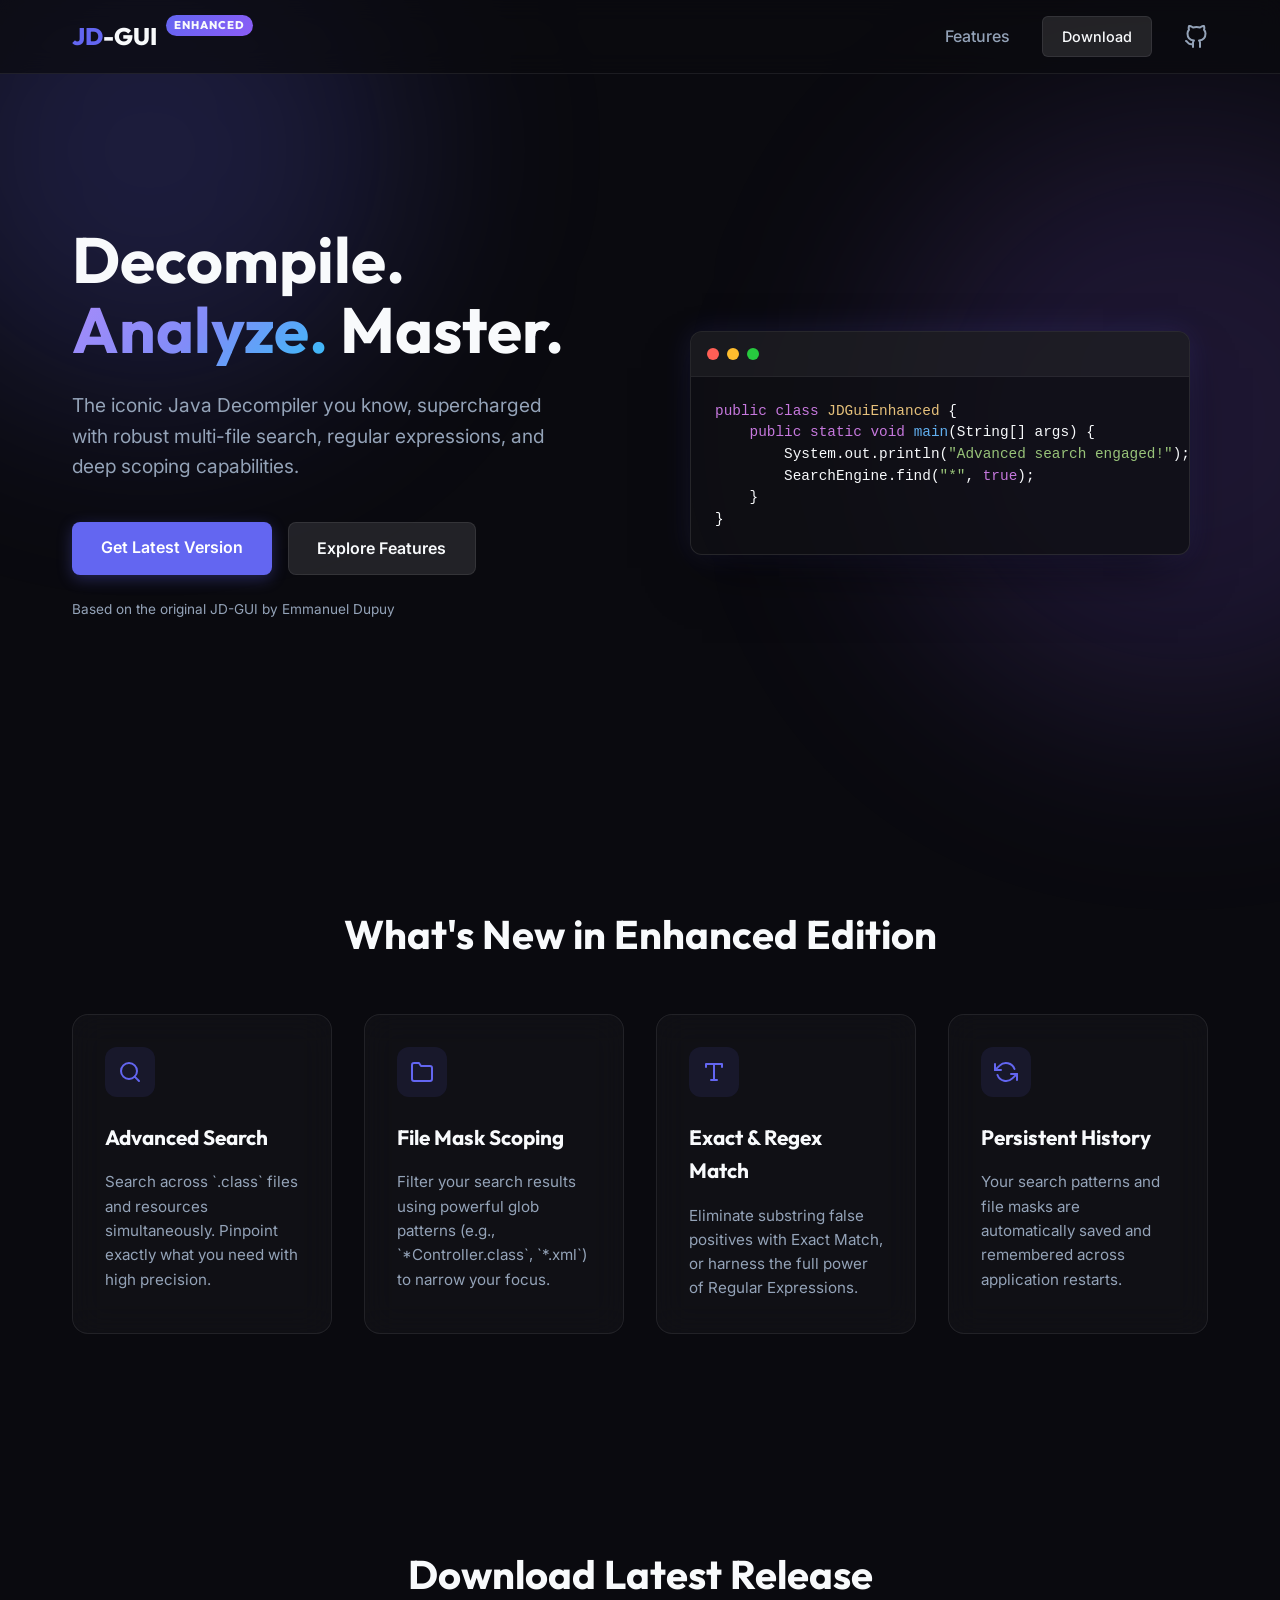
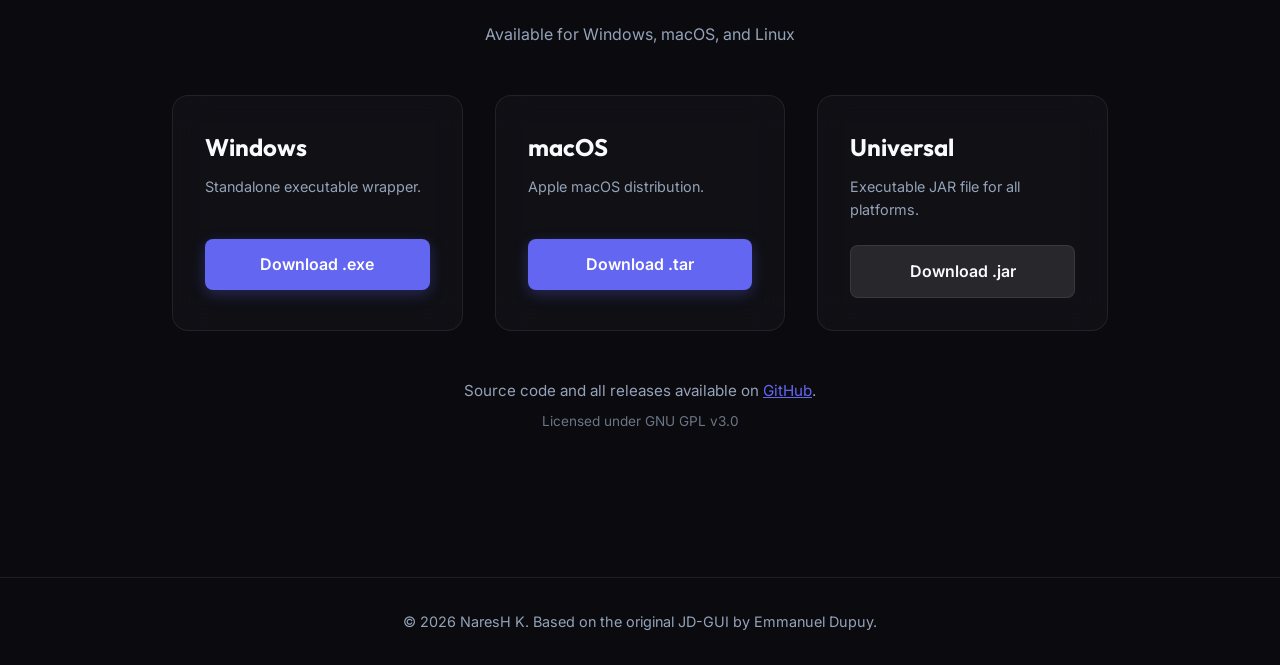
==== docs/index.html @ cb70958b "Add premium GitHub Pages landing site" ====
<!DOCTYPE html>
<html lang="en">
<head>
    <meta charset="UTF-8">
    <meta name="viewport" content="width=device-width, initial-scale=1.0">
    <meta name="description" content="JD-GUI Enhanced Edition - Advanced Java Decompiler with robust search capabilities.">
    <title>JD-GUI Enhanced Edition | Advanced Java Decompiler</title>
    
    <!-- Google Fonts -->
    <link rel="preconnect" href="https://fonts.googleapis.com">
    <link rel="preconnect" href="https://fonts.gstatic.com" crossorigin>
    <link href="https://fonts.googleapis.com/css2?family=Inter:wght@400;500;600&family=Outfit:wght@400;600;800&display=swap" rel="stylesheet">
    
    <!-- Custom CSS -->
    <link rel="stylesheet" href="style.css">
</head>
<body>
    <!-- Background Elements for Premium Look -->
    <div class="bg-orb orb-1"></div>
    <div class="bg-orb orb-2"></div>

    <!-- Navigation -->
    <nav class="glass-nav">
        <div class="nav-container">
            <div class="logo">
                <span class="highlight">JD</span>-GUI <span class="badge">Enhanced</span>
            </div>
            <div class="nav-links">
                <a href="#features">Features</a>
                <a href="#download" class="nav-btn">Download</a>
                <a href="https://github.com/ktech-dev-ai/jd-gui-enhanced-edition" target="_blank" class="github-link">
                    <svg viewBox="0 0 24 24" width="24" height="24" stroke="currentColor" stroke-width="2" fill="none" stroke-linecap="round" stroke-linejoin="round" class="css-i6dzq1"><path d="M9 19c-5 1.5-5-2.5-7-3m14 6v-3.87a3.37 3.37 0 0 0-.94-2.61c3.14-.35 6.44-1.54 6.44-7A5.44 5.44 0 0 0 20 4.77 5.07 5.07 0 0 0 19.91 1S18.73.65 16 2.48a13.38 13.38 0 0 0-7 0C6.27.65 5.09 1 5.09 1A5.07 5.07 0 0 0 5 4.77a5.44 5.44 0 0 0-1.5 3.78c0 5.42 3.3 6.61 6.44 7A3.37 3.37 0 0 0 9 18.13V22"></path></svg>
                </a>
            </div>
        </div>
    </nav>

    <!-- Hero Section -->
    <header class="hero">
        <div class="hero-content">
            <h1 class="animate-up">Decompile. <span class="highlight-text">Analyze.</span> Master.</h1>
            <p class="animate-up delay-1">The iconic Java Decompiler you know, supercharged with robust multi-file search, regular expressions, and deep scoping capabilities.</p>
            <div class="hero-cta animate-up delay-2">
                <a href="#download" class="btn btn-primary">Get Latest Version</a>
                <a href="#features" class="btn btn-secondary">Explore Features</a>
            </div>
            <p class="attribution animate-up delay-3">Based on the original JD-GUI by Emmanuel Dupuy</p>
        </div>
        <div class="hero-image animate-fade delay-2">
            <div class="glass-mockup">
                <div class="mockup-header">
                    <span class="dot red"></span>
                    <span class="dot yellow"></span>
                    <span class="dot green"></span>
                </div>
                <div class="mockup-body">
                    <pre><code><span class="keyword">public class</span> <span class="class-name">JDGuiEnhanced</span> {
    <span class="keyword">public static void</span> <span class="method">main</span>(String[] args) {
        System.out.println(<span class="string">"Advanced search engaged!"</span>);
        SearchEngine.find(<span class="string">"*"</span>, <span class="keyword">true</span>);
    }
}</code></pre>
                </div>
            </div>
        </div>
    </header>

    <!-- Features Section -->
    <section id="features" class="features-section">
        <h2 class="section-title">What's New in Enhanced Edition</h2>
        <div class="features-grid">
            <div class="feature-card glass-card reveal">
                <div class="icon-wrapper">
                    <svg viewBox="0 0 24 24" width="24" height="24" stroke="currentColor" stroke-width="2" fill="none" stroke-linecap="round" stroke-linejoin="round" class="css-i6dzq1"><circle cx="11" cy="11" r="8"></circle><line x1="21" y1="21" x2="16.65" y2="16.65"></line></svg>
                </div>
                <h3>Advanced Search</h3>
                <p>Search across `.class` files and resources simultaneously. Pinpoint exactly what you need with high precision.</p>
            </div>
            <div class="feature-card glass-card reveal">
                <div class="icon-wrapper">
                    <svg viewBox="0 0 24 24" width="24" height="24" stroke="currentColor" stroke-width="2" fill="none" stroke-linecap="round" stroke-linejoin="round" class="css-i6dzq1"><path d="M22 19a2 2 0 0 1-2 2H4a2 2 0 0 1-2-2V5a2 2 0 0 1 2-2h5l2 3h9a2 2 0 0 1 2 2z"></path></svg>
                </div>
                <h3>File Mask Scoping</h3>
                <p>Filter your search results using powerful glob patterns (e.g., `*Controller.class`, `*.xml`) to narrow your focus.</p>
            </div>
            <div class="feature-card glass-card reveal">
                <div class="icon-wrapper">
                    <svg viewBox="0 0 24 24" width="24" height="24" stroke="currentColor" stroke-width="2" fill="none" stroke-linecap="round" stroke-linejoin="round" class="css-i6dzq1"><polyline points="4 7 4 4 20 4 20 7"></polyline><line x1="9" y1="20" x2="15" y2="20"></line><line x1="12" y1="4" x2="12" y2="20"></line></svg>
                </div>
                <h3>Exact & Regex Match</h3>
                <p>Eliminate substring false positives with Exact Match, or harness the full power of Regular Expressions.</p>
            </div>
            <div class="feature-card glass-card reveal">
                <div class="icon-wrapper">
                    <svg viewBox="0 0 24 24" width="24" height="24" stroke="currentColor" stroke-width="2" fill="none" stroke-linecap="round" stroke-linejoin="round" class="css-i6dzq1"><polyline points="1 4 1 10 7 10"></polyline><polyline points="23 20 23 14 17 14"></polyline><path d="M20.49 9A9 9 0 0 0 5.64 5.64L1 10m22 4l-4.64 4.36A9 9 0 0 1 3.51 15"></path></svg>
                </div>
                <h3>Persistent History</h3>
                <p>Your search patterns and file masks are automatically saved and remembered across application restarts.</p>
            </div>
        </div>
    </section>

    <!-- Download Section -->
    <section id="download" class="download-section">
        <h2 class="section-title">Download Latest Release</h2>
        <p class="download-subtitle">Available for Windows, macOS, and Linux</p>
        
        <div class="download-grid">
            <div class="download-card glass-card reveal">
                <h3>Windows</h3>
                <p>Standalone executable wrapper.</p>
                <a href="https://github.com/ktech-dev-ai/jd-gui-enhanced-edition/releases/latest/download/jd-gui-enhanced-edition.exe" class="btn btn-primary btn-block">Download .exe</a>
            </div>
            <div class="download-card glass-card reveal">
                <h3>macOS</h3>
                <p>Apple macOS distribution.</p>
                <a href="https://github.com/ktech-dev-ai/jd-gui-enhanced-edition/releases/latest/download/jd-gui-osx-1.6.6.tar" class="btn btn-primary btn-block" id="mac-download">Download .tar</a>
            </div>
            <div class="download-card glass-card reveal">
                <h3>Universal</h3>
                <p>Executable JAR file for all platforms.</p>
                <a href="https://github.com/ktech-dev-ai/jd-gui-enhanced-edition/releases/latest/download/jd-gui-1.6.6.jar" class="btn btn-secondary btn-block" id="jar-download">Download .jar</a>
            </div>
        </div>
        <div class="github-footer reveal">
            <p>Source code and all releases available on <a href="https://github.com/ktech-dev-ai/jd-gui-enhanced-edition" target="_blank">GitHub</a>.</p>
            <p class="license">Licensed under GNU GPL v3.0</p>
        </div>
    </section>

    <!-- Footer -->
    <footer>
        <div class="footer-content">
            <p>&copy; 2026 NaresH K. Based on the original JD-GUI by Emmanuel Dupuy.</p>
        </div>
    </footer>

    <script src="script.js"></script>
</body>
</html>
---- docs/style.css ----
/* Reset and Base Variables */
:root {
    --bg-dark: #0a0a0f;
    --bg-card: rgba(20, 20, 25, 0.6);
    --primary: #6366f1;
    --primary-hover: #4f46e5;
    --secondary: rgba(255, 255, 255, 0.1);
    --secondary-hover: rgba(255, 255, 255, 0.15);
    --text-primary: #f8fafc;
    --text-secondary: #94a3b8;
    --border: rgba(255, 255, 255, 0.08);
    --glow: rgba(99, 102, 241, 0.5);
}

* {
    margin: 0;
    padding: 0;
    box-sizing: border-box;
}

body {
    font-family: 'Inter', sans-serif;
    background-color: var(--bg-dark);
    color: var(--text-primary);
    line-height: 1.6;
    overflow-x: hidden;
}

h1, h2, h3, h4, .logo {
    font-family: 'Outfit', sans-serif;
}

a {
    text-decoration: none;
    color: var(--text-primary);
}

/* Background Orbs */
.bg-orb {
    position: absolute;
    border-radius: 50%;
    filter: blur(100px);
    z-index: -1;
}

.orb-1 {
    width: 500px;
    height: 500px;
    background: rgba(99, 102, 241, 0.2);
    top: -100px;
    left: -100px;
}

.orb-2 {
    width: 600px;
    height: 600px;
    background: rgba(139, 92, 246, 0.15);
    bottom: 20%;
    right: -200px;
}

/* Glassmorphism Utilities */
.glass-nav {
    position: fixed;
    top: 0;
    width: 100%;
    background: rgba(10, 10, 15, 0.7);
    backdrop-filter: blur(12px);
    -webkit-backdrop-filter: blur(12px);
    border-bottom: 1px solid var(--border);
    z-index: 1000;
}

.glass-card {
    background: var(--bg-card);
    backdrop-filter: blur(16px);
    -webkit-backdrop-filter: blur(16px);
    border: 1px solid var(--border);
    border-radius: 16px;
    padding: 2rem;
    transition: transform 0.3s ease, border-color 0.3s ease, box-shadow 0.3s ease;
}

.glass-card:hover {
    transform: translateY(-5px);
    border-color: rgba(99, 102, 241, 0.4);
    box-shadow: 0 10px 30px rgba(0, 0, 0, 0.3), 0 0 20px rgba(99, 102, 241, 0.1);
}

/* Navigation */
.nav-container {
    max-width: 1200px;
    margin: 0 auto;
    padding: 1rem 2rem;
    display: flex;
    justify-content: space-between;
    align-items: center;
}

.logo {
    font-size: 1.5rem;
    font-weight: 800;
}

.highlight {
    color: var(--primary);
}

.badge {
    font-size: 0.7rem;
    background: linear-gradient(135deg, var(--primary), #8b5cf6);
    padding: 0.2rem 0.5rem;
    border-radius: 12px;
    vertical-align: top;
    margin-left: 5px;
    text-transform: uppercase;
    letter-spacing: 1px;
}

.nav-links {
    display: flex;
    align-items: center;
    gap: 2rem;
}

.nav-links a:not(.nav-btn):not(.github-link) {
    font-weight: 500;
    color: var(--text-secondary);
    transition: color 0.3s ease;
}

.nav-links a:hover {
    color: var(--text-primary);
}

.github-link {
    display: flex;
    align-items: center;
    color: var(--text-secondary);
    transition: color 0.3s ease, transform 0.3s ease;
}

.github-link:hover {
    color: var(--text-primary);
    transform: scale(1.1);
}

/* Buttons */
.btn {
    display: inline-block;
    padding: 0.8rem 1.8rem;
    border-radius: 8px;
    font-weight: 600;
    font-family: 'Inter', sans-serif;
    transition: all 0.3s ease;
    cursor: pointer;
    text-align: center;
}

.btn-primary {
    background: var(--primary);
    color: white;
    box-shadow: 0 4px 15px rgba(99, 102, 241, 0.3);
}

.btn-primary:hover {
    background: var(--primary-hover);
    box-shadow: 0 6px 20px rgba(99, 102, 241, 0.5);
    transform: translateY(-2px);
}

.btn-secondary {
    background: var(--secondary);
    border: 1px solid var(--border);
    color: var(--text-primary);
}

.btn-secondary:hover {
    background: var(--secondary-hover);
    transform: translateY(-2px);
}

.btn-block {
    display: block;
    width: 100%;
}

.nav-btn {
    background: var(--secondary);
    padding: 0.5rem 1.2rem;
    border-radius: 6px;
    font-weight: 500;
    font-size: 0.9rem;
    border: 1px solid var(--border);
    transition: all 0.3s ease;
}

.nav-btn:hover {
    background: var(--primary);
    border-color: var(--primary);
}

/* Hero Section */
.hero {
    max-width: 1200px;
    margin: 8rem auto 4rem;
    padding: 0 2rem;
    display: flex;
    align-items: center;
    gap: 4rem;
    min-height: 70vh;
}

.hero-content {
    flex: 1;
}

.hero h1 {
    font-size: 4rem;
    line-height: 1.1;
    margin-bottom: 1.5rem;
}

.highlight-text {
    background: linear-gradient(135deg, #a78bfa, #818cf8, #38bdf8);
    -webkit-background-clip: text;
    -webkit-text-fill-color: transparent;
    display: inline-block;
}

.hero p {
    font-size: 1.2rem;
    color: var(--text-secondary);
    margin-bottom: 2.5rem;
    max-width: 90%;
}

.hero-cta {
    display: flex;
    gap: 1rem;
    margin-bottom: 1.5rem;
}

.attribution {
    font-size: 0.85rem !important;
    opacity: 0.6;
}

.hero-image {
    flex: 1;
    display: flex;
    justify-content: center;
}

.glass-mockup {
    background: rgba(15, 15, 20, 0.8);
    backdrop-filter: blur(20px);
    -webkit-backdrop-filter: blur(20px);
    border: 1px solid rgba(255, 255, 255, 0.1);
    border-radius: 12px;
    width: 100%;
    max-width: 500px;
    box-shadow: 0 25px 50px -12px rgba(0, 0, 0, 0.5), 0 0 30px rgba(99, 102, 241, 0.15);
    overflow: hidden;
}

.mockup-header {
    background: rgba(255, 255, 255, 0.05);
    padding: 1rem;
    display: flex;
    gap: 0.5rem;
    border-bottom: 1px solid rgba(255, 255, 255, 0.05);
}

.dot {
    width: 12px;
    height: 12px;
    border-radius: 50%;
}
.red { background: #ff5f56; }
.yellow { background: #ffbd2e; }
.green { background: #27c93f; }

.mockup-body {
    padding: 1.5rem;
    font-family: 'Consolas', 'Courier New', monospace;
    font-size: 0.9rem;
    line-height: 1.5;
    overflow-x: auto;
}

.keyword { color: #c678dd; }
.class-name { color: #e5c07b; }
.method { color: #61afef; }
.string { color: #98c379; }

/* Sections */
.section-title {
    text-align: center;
    font-size: 2.5rem;
    margin-bottom: 3rem;
}

/* Features */
.features-section {
    max-width: 1200px;
    margin: 5rem auto;
    padding: 4rem 2rem;
}

.features-grid {
    display: grid;
    grid-template-columns: repeat(auto-fit, minmax(250px, 1fr));
    gap: 2rem;
}

.icon-wrapper {
    width: 50px;
    height: 50px;
    background: rgba(99, 102, 241, 0.1);
    border-radius: 12px;
    display: flex;
    align-items: center;
    justify-content: center;
    margin-bottom: 1.5rem;
    color: var(--primary);
}

.feature-card h3 {
    font-size: 1.3rem;
    margin-bottom: 1rem;
}

.feature-card p {
    color: var(--text-secondary);
    font-size: 0.95rem;
}

/* Download Section */
.download-section {
    max-width: 1000px;
    margin: 5rem auto;
    padding: 4rem 2rem;
    text-align: center;
}

.download-subtitle {
    color: var(--text-secondary);
    margin-top: -2rem;
    margin-bottom: 3rem;
}

.download-grid {
    display: grid;
    grid-template-columns: repeat(auto-fit, minmax(280px, 1fr));
    gap: 2rem;
    margin-bottom: 3rem;
    text-align: left;
}

.download-card h3 {
    font-size: 1.5rem;
    margin-bottom: 0.5rem;
}

.download-card p {
    color: var(--text-secondary);
    margin-bottom: 1.5rem;
    font-size: 0.9rem;
    min-height: 40px;
}

.github-footer {
    color: var(--text-secondary);
    font-size: 0.95rem;
}

.github-footer a {
    color: var(--primary);
    text-decoration: underline;
}

.license {
    margin-top: 0.5rem;
    font-size: 0.85rem;
    opacity: 0.7;
}

/* Footer */
footer {
    text-align: center;
    padding: 2rem;
    border-top: 1px solid var(--border);
    margin-top: 5rem;
    color: var(--text-secondary);
    font-size: 0.9rem;
}

/* Animations */
.animate-up {
    opacity: 0;
    transform: translateY(30px);
    animation: slideUp 0.8s cubic-bezier(0.16, 1, 0.3, 1) forwards;
}

.animate-fade {
    opacity: 0;
    animation: fadeIn 1s ease forwards;
}

.delay-1 { animation-delay: 0.1s; }
.delay-2 { animation-delay: 0.2s; }
.delay-3 { animation-delay: 0.3s; }

@keyframes slideUp {
    to {
        opacity: 1;
        transform: translateY(0);
    }
}

@keyframes fadeIn {
    to { opacity: 1; }
}

.reveal {
    opacity: 0;
    transform: translateY(30px);
    transition: all 0.8s cubic-bezier(0.16, 1, 0.3, 1);
}

.reveal.active {
    opacity: 1;
    transform: translateY(0);
}

/* Responsive */
@media (max-width: 900px) {
    .hero {
        flex-direction: column;
        text-align: center;
        padding-top: 2rem;
    }
    
    .hero-cta {
        justify-content: center;
    }
    
    .hero p {
        margin-left: auto;
        margin-right: auto;
    }
    
    .hero-image {
        width: 100%;
    }
}

@media (max-width: 600px) {
    .hero h1 { font-size: 2.5rem; }
    .nav-links a:not(.nav-btn):not(.github-link) { display: none; }
    .hero-cta { flex-direction: column; }
}
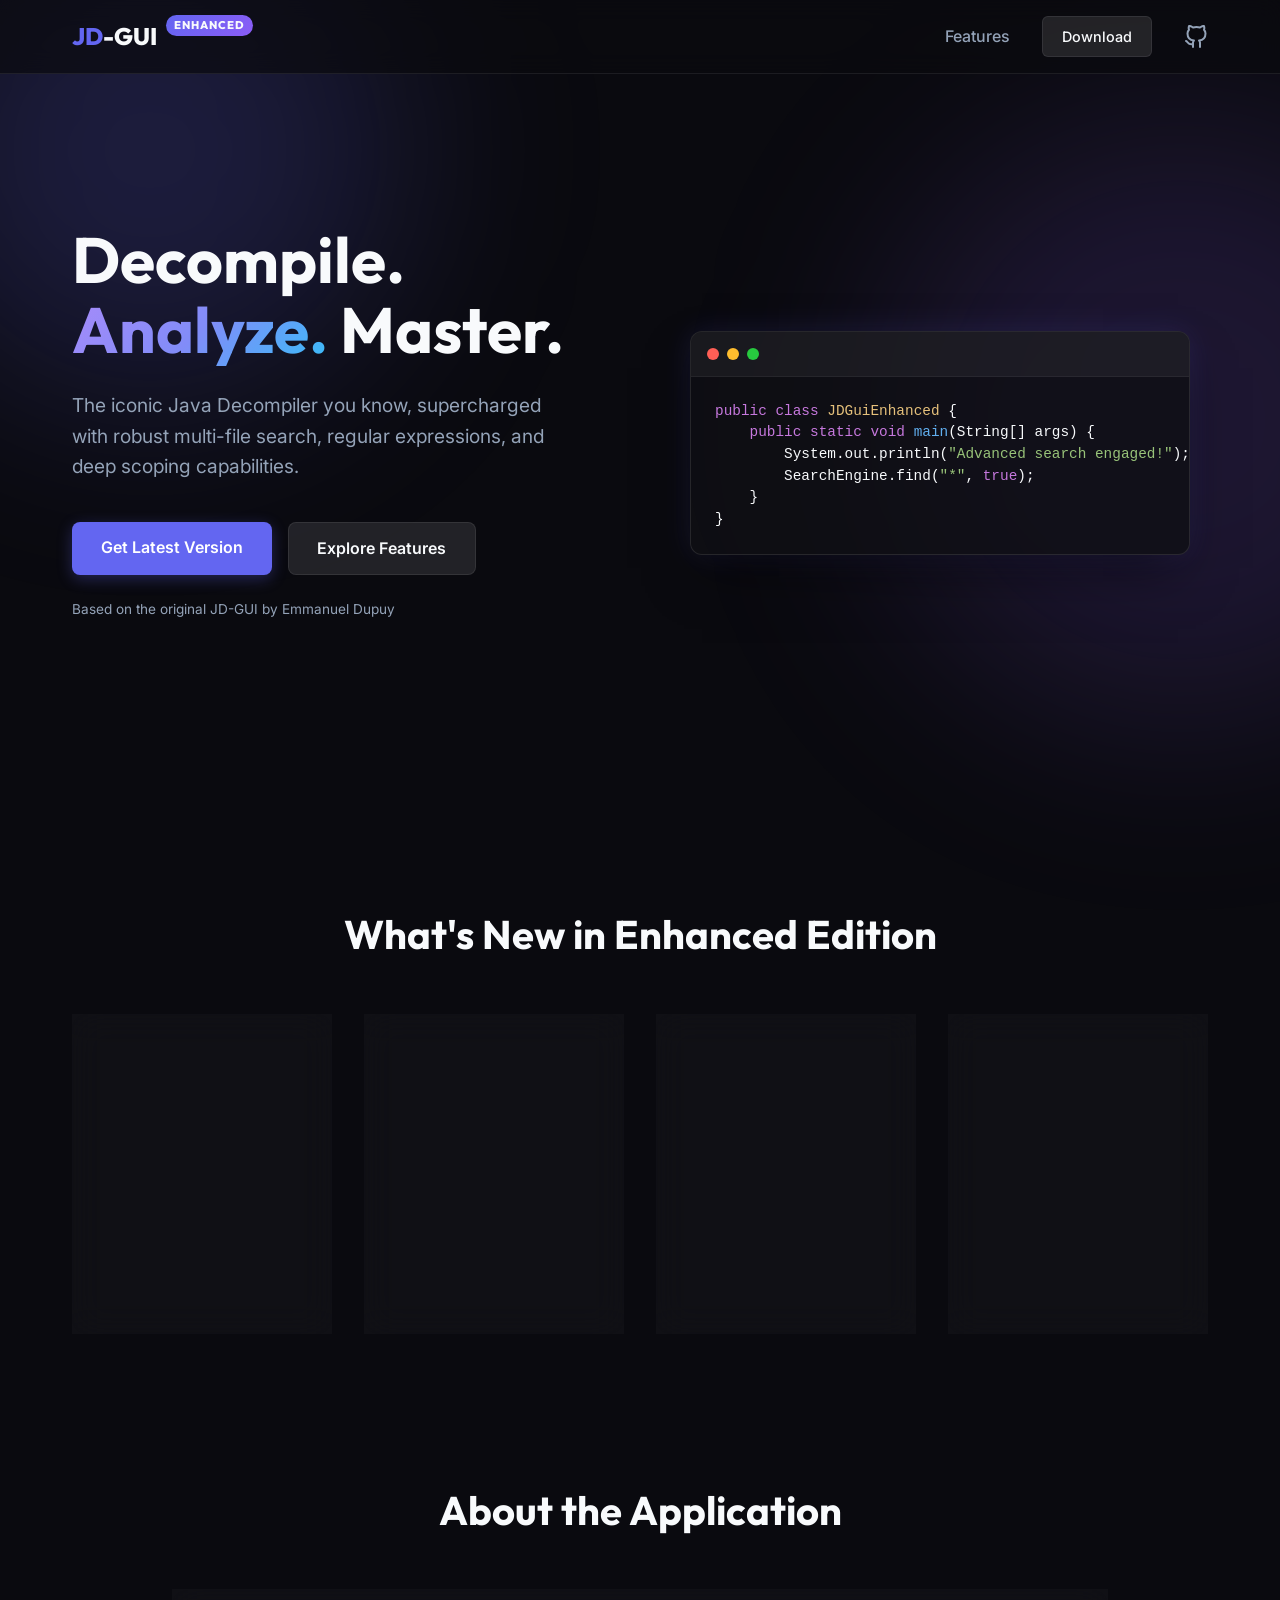
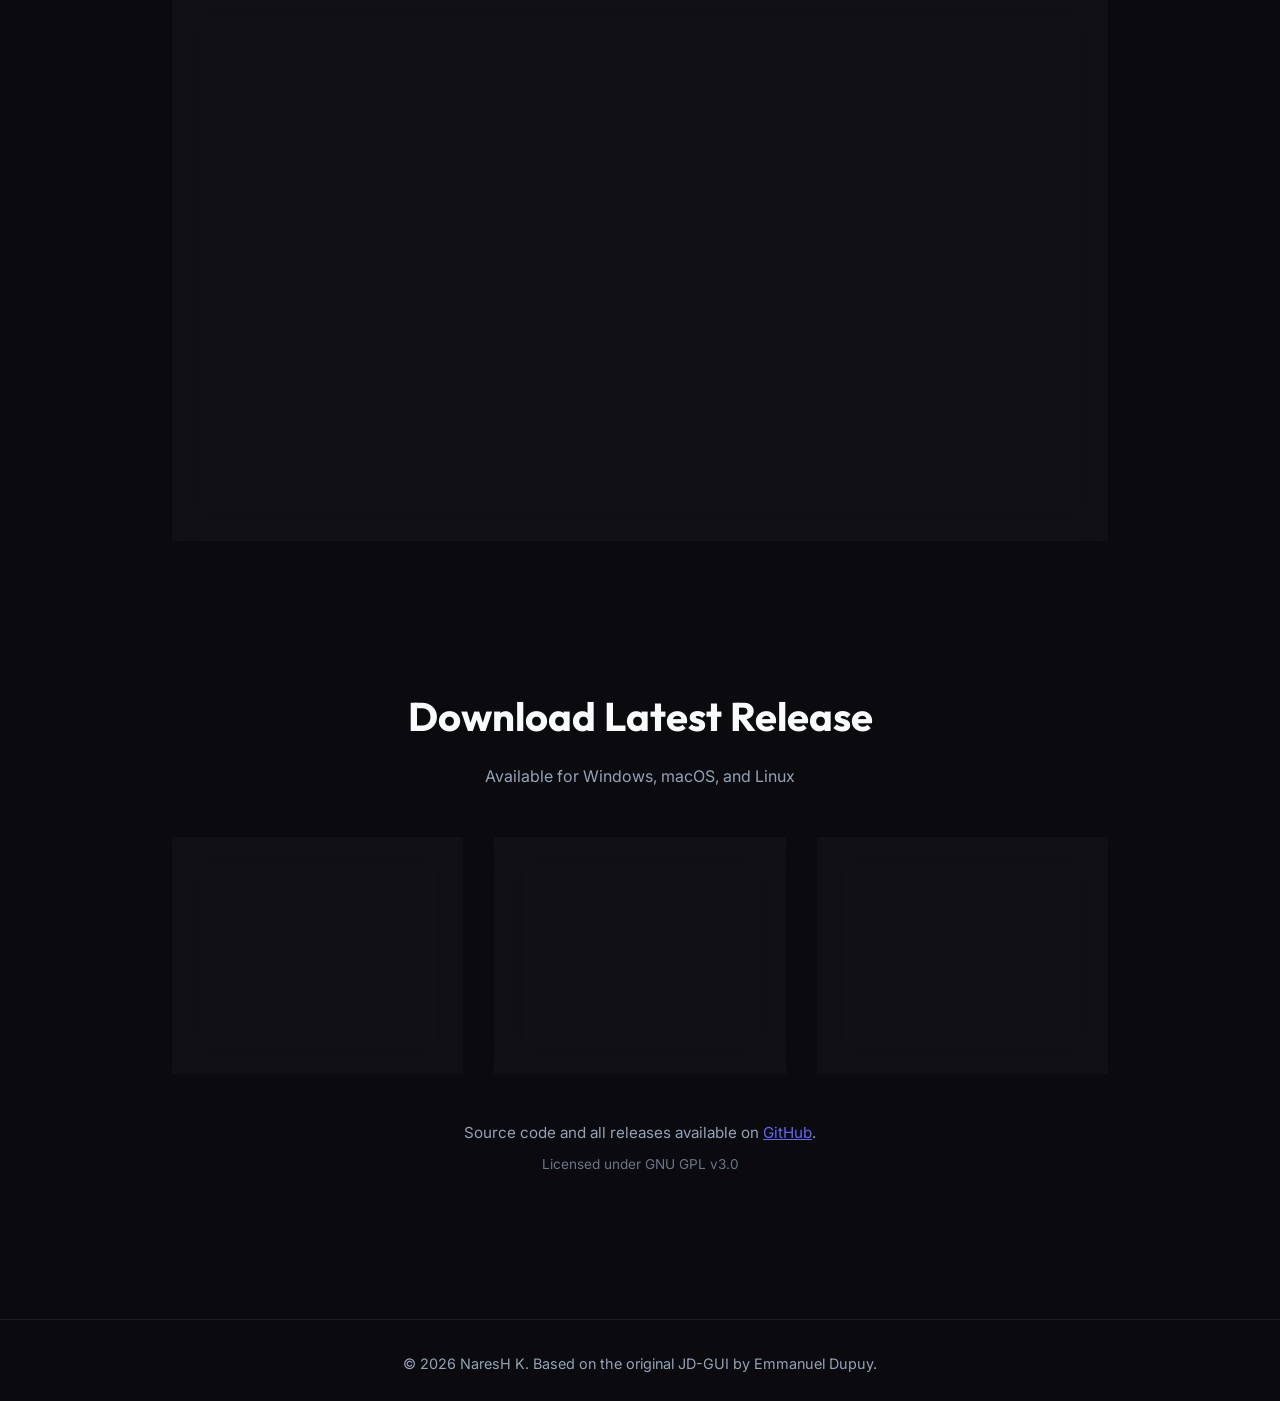
==== commit 4dc75ee1: "Add About section with detailed application info" ====
--- a/docs/index.html
+++ b/docs/index.html
@@ -100,6 +100,36 @@
         </div>
     </section>
 
+    <!-- About Section -->
+    <section id="about" class="about-section reveal">
+        <h2 class="section-title">About the Application</h2>
+        <div class="about-content glass-card">
+            <div class="about-grid">
+                <div class="about-text">
+                    <h3>What is JD-GUI?</h3>
+                    <p><strong>JD-GUI</strong> is a standalone graphical utility that displays Java source codes from compiled <code>.class</code> files. It allows you to browse the reconstructed source code for instant access to methods and fields. It is an invaluable tool for developers who need to recover lost source code, explore Java runtime libraries, or analyze proprietary libraries.</p>
+                    
+                    <h3 class="mt-2">Powered by JD-Core</h3>
+                    <p>Under the hood, JD-GUI uses the <strong>JD-Core</strong> library, which reconstructs Java source code from one or more compiled <code>.class</code> files. JD-Core natively supports new features from modern Java versions, such as annotations, generics, and <code>enum</code> types.</p>
+                </div>
+                <div class="about-stats">
+                    <div class="stat-item">
+                        <span class="stat-number">10+</span>
+                        <span class="stat-label">Years of History</span>
+                    </div>
+                    <div class="stat-item">
+                        <span class="stat-number">100%</span>
+                        <span class="stat-label">Open Source</span>
+                    </div>
+                    <div class="stat-item">
+                        <span class="stat-number">GPLv3</span>
+                        <span class="stat-label">License</span>
+                    </div>
+                </div>
+            </div>
+        </div>
+    </section>
+
     <!-- Download Section -->
     <section id="download" class="download-section">
         <h2 class="section-title">Download Latest Release</h2>
@@ -109,17 +139,17 @@
             <div class="download-card glass-card reveal">
                 <h3>Windows</h3>
                 <p>Standalone executable wrapper.</p>
-                <a href="https://github.com/ktech-dev-ai/jd-gui-enhanced-edition/releases/latest/download/jd-gui-enhanced-edition.exe" class="btn btn-primary btn-block">Download .exe</a>
+                <a href="https://github.com/ktech-dev-ai/jd-gui-enhanced-edition/releases/latest/download/jd-gui-enhanced-edition.exe" class="btn btn-primary btn-block" id="win-download">Download .exe</a>
             </div>
             <div class="download-card glass-card reveal">
                 <h3>macOS</h3>
                 <p>Apple macOS distribution.</p>
-                <a href="https://github.com/ktech-dev-ai/jd-gui-enhanced-edition/releases/latest/download/jd-gui-osx-1.6.6.tar" class="btn btn-primary btn-block" id="mac-download">Download .tar</a>
+                <a href="https://github.com/ktech-dev-ai/jd-gui-enhanced-edition/releases/latest/download/jd-gui-osx-2.0.0.tar" class="btn btn-primary btn-block" id="mac-download">Download .tar</a>
             </div>
             <div class="download-card glass-card reveal">
                 <h3>Universal</h3>
                 <p>Executable JAR file for all platforms.</p>
-                <a href="https://github.com/ktech-dev-ai/jd-gui-enhanced-edition/releases/latest/download/jd-gui-1.6.6.jar" class="btn btn-secondary btn-block" id="jar-download">Download .jar</a>
+                <a href="https://github.com/ktech-dev-ai/jd-gui-enhanced-edition/releases/latest/download/jd-gui-2.0.0.jar" class="btn btn-secondary btn-block" id="jar-download">Download .jar</a>
             </div>
         </div>
         <div class="github-footer reveal">
--- a/docs/style.css
+++ b/docs/style.css
@@ -434,6 +434,83 @@
     transform: translateY(0);
 }
 
+/* About Section */
+.about-section {
+    max-width: 1000px;
+    margin: 5rem auto;
+    padding: 0 2rem;
+}
+
+.about-content {
+    padding: 3rem;
+}
+
+.about-grid {
+    display: flex;
+    gap: 4rem;
+    align-items: center;
+}
+
+.about-text {
+    flex: 2;
+}
+
+.about-text h3 {
+    color: var(--primary);
+    margin-bottom: 1rem;
+    font-size: 1.5rem;
+}
+
+.about-text p {
+    color: var(--text-secondary);
+    margin-bottom: 1.5rem;
+}
+
+.about-text code {
+    background: rgba(255, 255, 255, 0.1);
+    padding: 0.2rem 0.4rem;
+    border-radius: 4px;
+    color: #e5c07b;
+    font-family: 'Consolas', monospace;
+}
+
+.mt-2 {
+    margin-top: 2rem;
+}
+
+.about-stats {
+    flex: 1;
+    display: flex;
+    flex-direction: column;
+    gap: 1.5rem;
+    border-left: 1px solid var(--border);
+    padding-left: 3rem;
+}
+
+.stat-item {
+    display: flex;
+    flex-direction: column;
+}
+
+.stat-number {
+    font-size: 2.5rem;
+    font-family: 'Outfit', sans-serif;
+    font-weight: 800;
+    color: var(--text-primary);
+    background: linear-gradient(135deg, #a78bfa, #38bdf8);
+    -webkit-background-clip: text;
+    -webkit-text-fill-color: transparent;
+    line-height: 1;
+}
+
+.stat-label {
+    color: var(--text-secondary);
+    font-size: 0.9rem;
+    text-transform: uppercase;
+    letter-spacing: 1px;
+    margin-top: 0.5rem;
+}
+
 /* Responsive */
 @media (max-width: 900px) {
     .hero {
@@ -454,6 +531,21 @@
     .hero-image {
         width: 100%;
     }
+
+    .about-grid {
+        flex-direction: column;
+        gap: 2rem;
+    }
+    
+    .about-stats {
+        border-left: none;
+        border-top: 1px solid var(--border);
+        padding-left: 0;
+        padding-top: 2rem;
+        flex-direction: row;
+        justify-content: space-between;
+        width: 100%;
+    }
 }
 
 @media (max-width: 600px) {
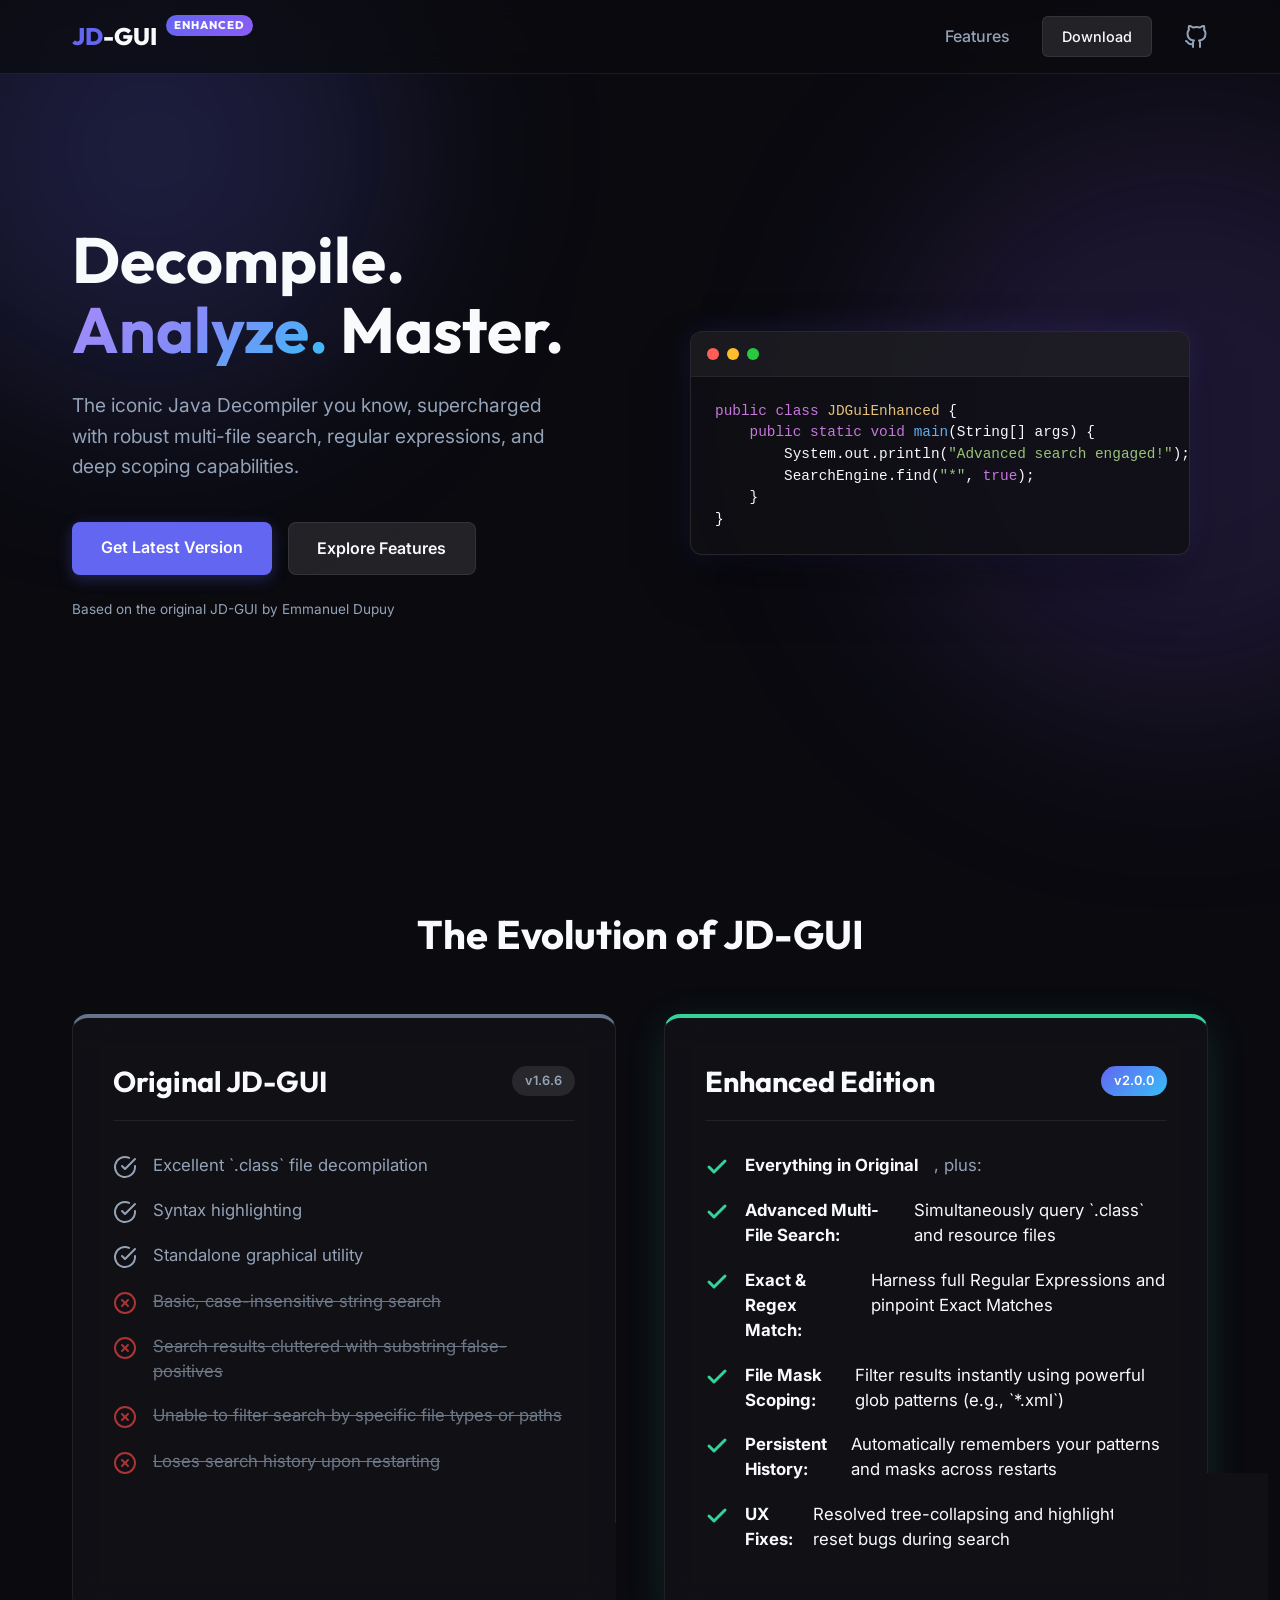
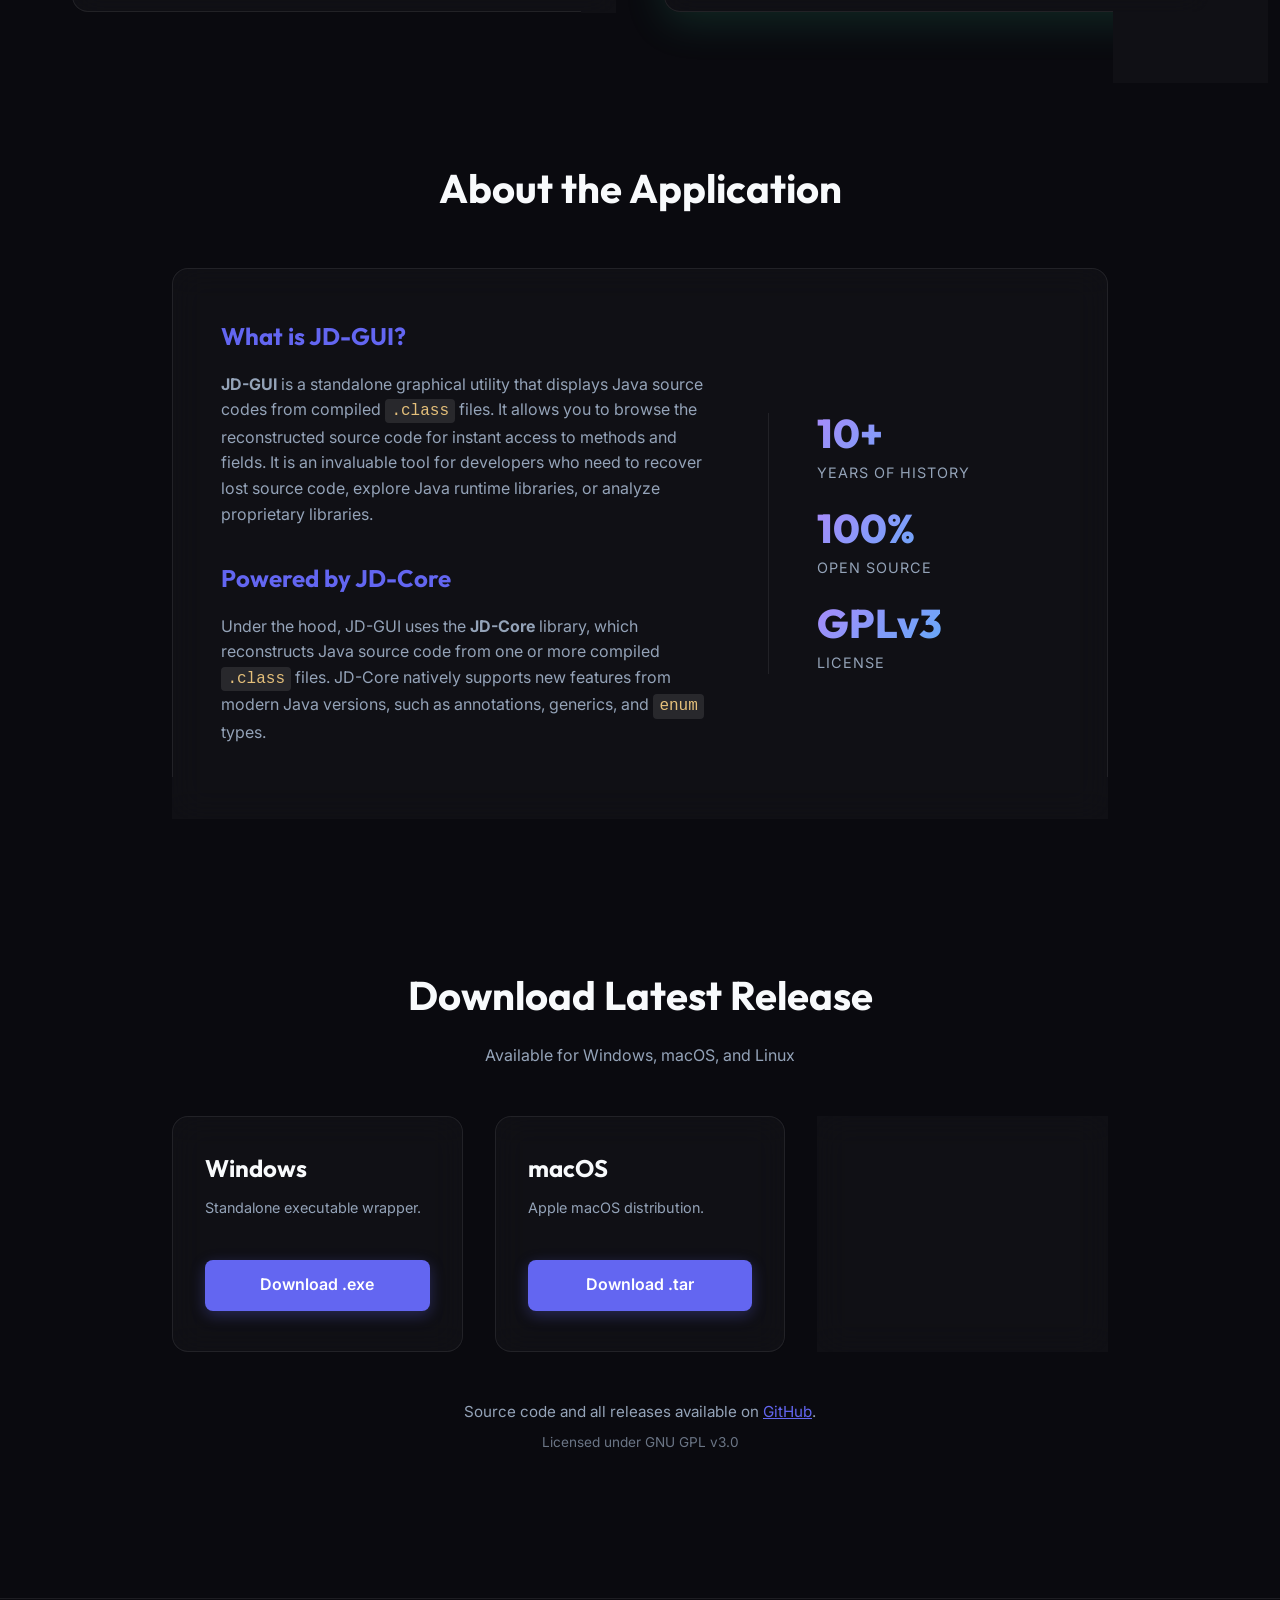
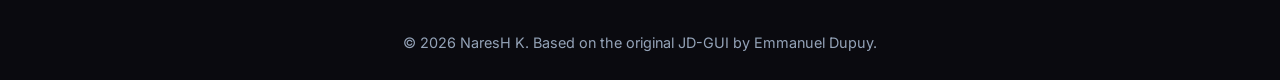
==== commit a35926a3: "UI & Docs: Add Before/After comparison for features" ====
--- a/docs/index.html
+++ b/docs/index.html
@@ -67,35 +67,39 @@
 
     <!-- Features Section -->
     <section id="features" class="features-section">
-        <h2 class="section-title">What's New in Enhanced Edition</h2>
-        <div class="features-grid">
-            <div class="feature-card glass-card reveal">
-                <div class="icon-wrapper">
-                    <svg viewBox="0 0 24 24" width="24" height="24" stroke="currentColor" stroke-width="2" fill="none" stroke-linecap="round" stroke-linejoin="round" class="css-i6dzq1"><circle cx="11" cy="11" r="8"></circle><line x1="21" y1="21" x2="16.65" y2="16.65"></line></svg>
+        <h2 class="section-title">The Evolution of JD-GUI</h2>
+        <div class="comparison-grid">
+            <!-- Original Column -->
+            <div class="comparison-column original-column glass-card reveal">
+                <div class="column-header">
+                    <h3>Original JD-GUI</h3>
+                    <span class="version-tag">v1.6.6</span>
                 </div>
-                <h3>Advanced Search</h3>
-                <p>Search across `.class` files and resources simultaneously. Pinpoint exactly what you need with high precision.</p>
+                <ul class="feature-list">
+                    <li><svg viewBox="0 0 24 24" class="icon icon-old"><path d="M22 11.08V12a10 10 0 1 1-5.93-9.14"></path><polyline points="22 4 12 14.01 9 11.01"></polyline></svg> Excellent `.class` file decompilation</li>
+                    <li><svg viewBox="0 0 24 24" class="icon icon-old"><path d="M22 11.08V12a10 10 0 1 1-5.93-9.14"></path><polyline points="22 4 12 14.01 9 11.01"></polyline></svg> Syntax highlighting</li>
+                    <li><svg viewBox="0 0 24 24" class="icon icon-old"><path d="M22 11.08V12a10 10 0 1 1-5.93-9.14"></path><polyline points="22 4 12 14.01 9 11.01"></polyline></svg> Standalone graphical utility</li>
+                    <li class="negative"><svg viewBox="0 0 24 24" class="icon icon-missing"><circle cx="12" cy="12" r="10"></circle><line x1="15" y1="9" x2="9" y2="15"></line><line x1="9" y1="9" x2="15" y2="15"></line></svg> Basic, case-insensitive string search</li>
+                    <li class="negative"><svg viewBox="0 0 24 24" class="icon icon-missing"><circle cx="12" cy="12" r="10"></circle><line x1="15" y1="9" x2="9" y2="15"></line><line x1="9" y1="9" x2="15" y2="15"></line></svg> Search results cluttered with substring false-positives</li>
+                    <li class="negative"><svg viewBox="0 0 24 24" class="icon icon-missing"><circle cx="12" cy="12" r="10"></circle><line x1="15" y1="9" x2="9" y2="15"></line><line x1="9" y1="9" x2="15" y2="15"></line></svg> Unable to filter search by specific file types or paths</li>
+                    <li class="negative"><svg viewBox="0 0 24 24" class="icon icon-missing"><circle cx="12" cy="12" r="10"></circle><line x1="15" y1="9" x2="9" y2="15"></line><line x1="9" y1="9" x2="15" y2="15"></line></svg> Loses search history upon restarting</li>
+                </ul>
             </div>
-            <div class="feature-card glass-card reveal">
-                <div class="icon-wrapper">
-                    <svg viewBox="0 0 24 24" width="24" height="24" stroke="currentColor" stroke-width="2" fill="none" stroke-linecap="round" stroke-linejoin="round" class="css-i6dzq1"><path d="M22 19a2 2 0 0 1-2 2H4a2 2 0 0 1-2-2V5a2 2 0 0 1 2-2h5l2 3h9a2 2 0 0 1 2 2z"></path></svg>
+
+            <!-- Enhanced Column -->
+            <div class="comparison-column enhanced-column glass-card reveal">
+                <div class="column-header">
+                    <h3>Enhanced Edition</h3>
+                    <span class="version-tag highlight-bg">v2.0.0</span>
                 </div>
-                <h3>File Mask Scoping</h3>
-                <p>Filter your search results using powerful glob patterns (e.g., `*Controller.class`, `*.xml`) to narrow your focus.</p>
-            </div>
-            <div class="feature-card glass-card reveal">
-                <div class="icon-wrapper">
-                    <svg viewBox="0 0 24 24" width="24" height="24" stroke="currentColor" stroke-width="2" fill="none" stroke-linecap="round" stroke-linejoin="round" class="css-i6dzq1"><polyline points="4 7 4 4 20 4 20 7"></polyline><line x1="9" y1="20" x2="15" y2="20"></line><line x1="12" y1="4" x2="12" y2="20"></line></svg>
-                </div>
-                <h3>Exact & Regex Match</h3>
-                <p>Eliminate substring false positives with Exact Match, or harness the full power of Regular Expressions.</p>
-            </div>
-            <div class="feature-card glass-card reveal">
-                <div class="icon-wrapper">
-                    <svg viewBox="0 0 24 24" width="24" height="24" stroke="currentColor" stroke-width="2" fill="none" stroke-linecap="round" stroke-linejoin="round" class="css-i6dzq1"><polyline points="1 4 1 10 7 10"></polyline><polyline points="23 20 23 14 17 14"></polyline><path d="M20.49 9A9 9 0 0 0 5.64 5.64L1 10m22 4l-4.64 4.36A9 9 0 0 1 3.51 15"></path></svg>
-                </div>
-                <h3>Persistent History</h3>
-                <p>Your search patterns and file masks are automatically saved and remembered across application restarts.</p>
+                <ul class="feature-list">
+                    <li><svg viewBox="0 0 24 24" class="icon icon-new"><polyline points="20 6 9 17 4 12"></polyline></svg> <strong>Everything in Original</strong>, plus:</li>
+                    <li class="positive"><svg viewBox="0 0 24 24" class="icon icon-new"><polyline points="20 6 9 17 4 12"></polyline></svg> <strong>Advanced Multi-File Search:</strong> Simultaneously query `.class` and resource files</li>
+                    <li class="positive"><svg viewBox="0 0 24 24" class="icon icon-new"><polyline points="20 6 9 17 4 12"></polyline></svg> <strong>Exact & Regex Match:</strong> Harness full Regular Expressions and pinpoint Exact Matches</li>
+                    <li class="positive"><svg viewBox="0 0 24 24" class="icon icon-new"><polyline points="20 6 9 17 4 12"></polyline></svg> <strong>File Mask Scoping:</strong> Filter results instantly using powerful glob patterns (e.g., `*.xml`)</li>
+                    <li class="positive"><svg viewBox="0 0 24 24" class="icon icon-new"><polyline points="20 6 9 17 4 12"></polyline></svg> <strong>Persistent History:</strong> Automatically remembers your patterns and masks across restarts</li>
+                    <li class="positive"><svg viewBox="0 0 24 24" class="icon icon-new"><polyline points="20 6 9 17 4 12"></polyline></svg> <strong>UX Fixes:</strong> Resolved tree-collapsing and highlighter reset bugs during search</li>
+                </ul>
             </div>
         </div>
     </section>
--- a/docs/style.css
+++ b/docs/style.css
@@ -308,32 +308,114 @@
     padding: 4rem 2rem;
 }
 
-.features-grid {
+.comparison-grid {
     display: grid;
-    grid-template-columns: repeat(auto-fit, minmax(250px, 1fr));
-    gap: 2rem;
-}
-
-.icon-wrapper {
-    width: 50px;
-    height: 50px;
-    background: rgba(99, 102, 241, 0.1);
-    border-radius: 12px;
-    display: flex;
+    grid-template-columns: 1fr 1fr;
+    gap: 3rem;
+}
+
+.comparison-column {
+    padding: 2.5rem;
+    position: relative;
+    overflow: hidden;
+}
+
+.column-header {
+    display: flex;
+    justify-content: space-between;
     align-items: center;
-    justify-content: center;
-    margin-bottom: 1.5rem;
-    color: var(--primary);
-}
-
-.feature-card h3 {
-    font-size: 1.3rem;
-    margin-bottom: 1rem;
-}
-
-.feature-card p {
-    color: var(--text-secondary);
-    font-size: 0.95rem;
+    margin-bottom: 2rem;
+    padding-bottom: 1rem;
+    border-bottom: 1px solid var(--border);
+}
+
+.column-header h3 {
+    font-size: 1.8rem;
+    margin: 0;
+}
+
+.version-tag {
+    font-size: 0.8rem;
+    padding: 0.3rem 0.8rem;
+    border-radius: 20px;
+    background: rgba(255, 255, 255, 0.1);
+    color: var(--text-secondary);
+    font-weight: 600;
+}
+
+.highlight-bg {
+    background: linear-gradient(135deg, var(--primary), #38bdf8);
+    color: white;
+}
+
+.feature-list {
+    list-style: none;
+    padding: 0;
+    margin: 0;
+}
+
+.feature-list li {
+    display: flex;
+    align-items: flex-start;
+    gap: 1rem;
+    margin-bottom: 1.2rem;
+    font-size: 1.05rem;
+    color: var(--text-secondary);
+    line-height: 1.5;
+}
+
+.feature-list li strong {
+    color: var(--text-primary);
+}
+
+.feature-list li.positive {
+    color: #f8fafc;
+}
+
+.feature-list li.negative {
+    color: #94a3b8;
+    text-decoration: line-through;
+    opacity: 0.7;
+}
+
+.icon {
+    width: 24px;
+    height: 24px;
+    flex-shrink: 0;
+    margin-top: 2px;
+}
+
+.icon-old {
+    stroke: #94a3b8;
+    fill: none;
+    stroke-width: 2;
+    stroke-linecap: round;
+    stroke-linejoin: round;
+}
+
+.icon-new {
+    stroke: #34d399; /* Green tick */
+    fill: none;
+    stroke-width: 3;
+    stroke-linecap: round;
+    stroke-linejoin: round;
+}
+
+.icon-missing {
+    stroke: #ef4444; /* Red cross */
+    fill: none;
+    stroke-width: 2;
+    stroke-linecap: round;
+    stroke-linejoin: round;
+}
+
+.original-column {
+    border-top: 4px solid #64748b;
+}
+
+.enhanced-column {
+    border-top: 4px solid #34d399;
+    box-shadow: 0 10px 40px rgba(52, 211, 153, 0.15);
 }
 
 /* Download Section */
@@ -532,6 +614,11 @@
         width: 100%;
     }
 
+    .comparison-grid {
+        grid-template-columns: 1fr;
+        gap: 2rem;
+    }
+
     .about-grid {
         flex-direction: column;
         gap: 2rem;
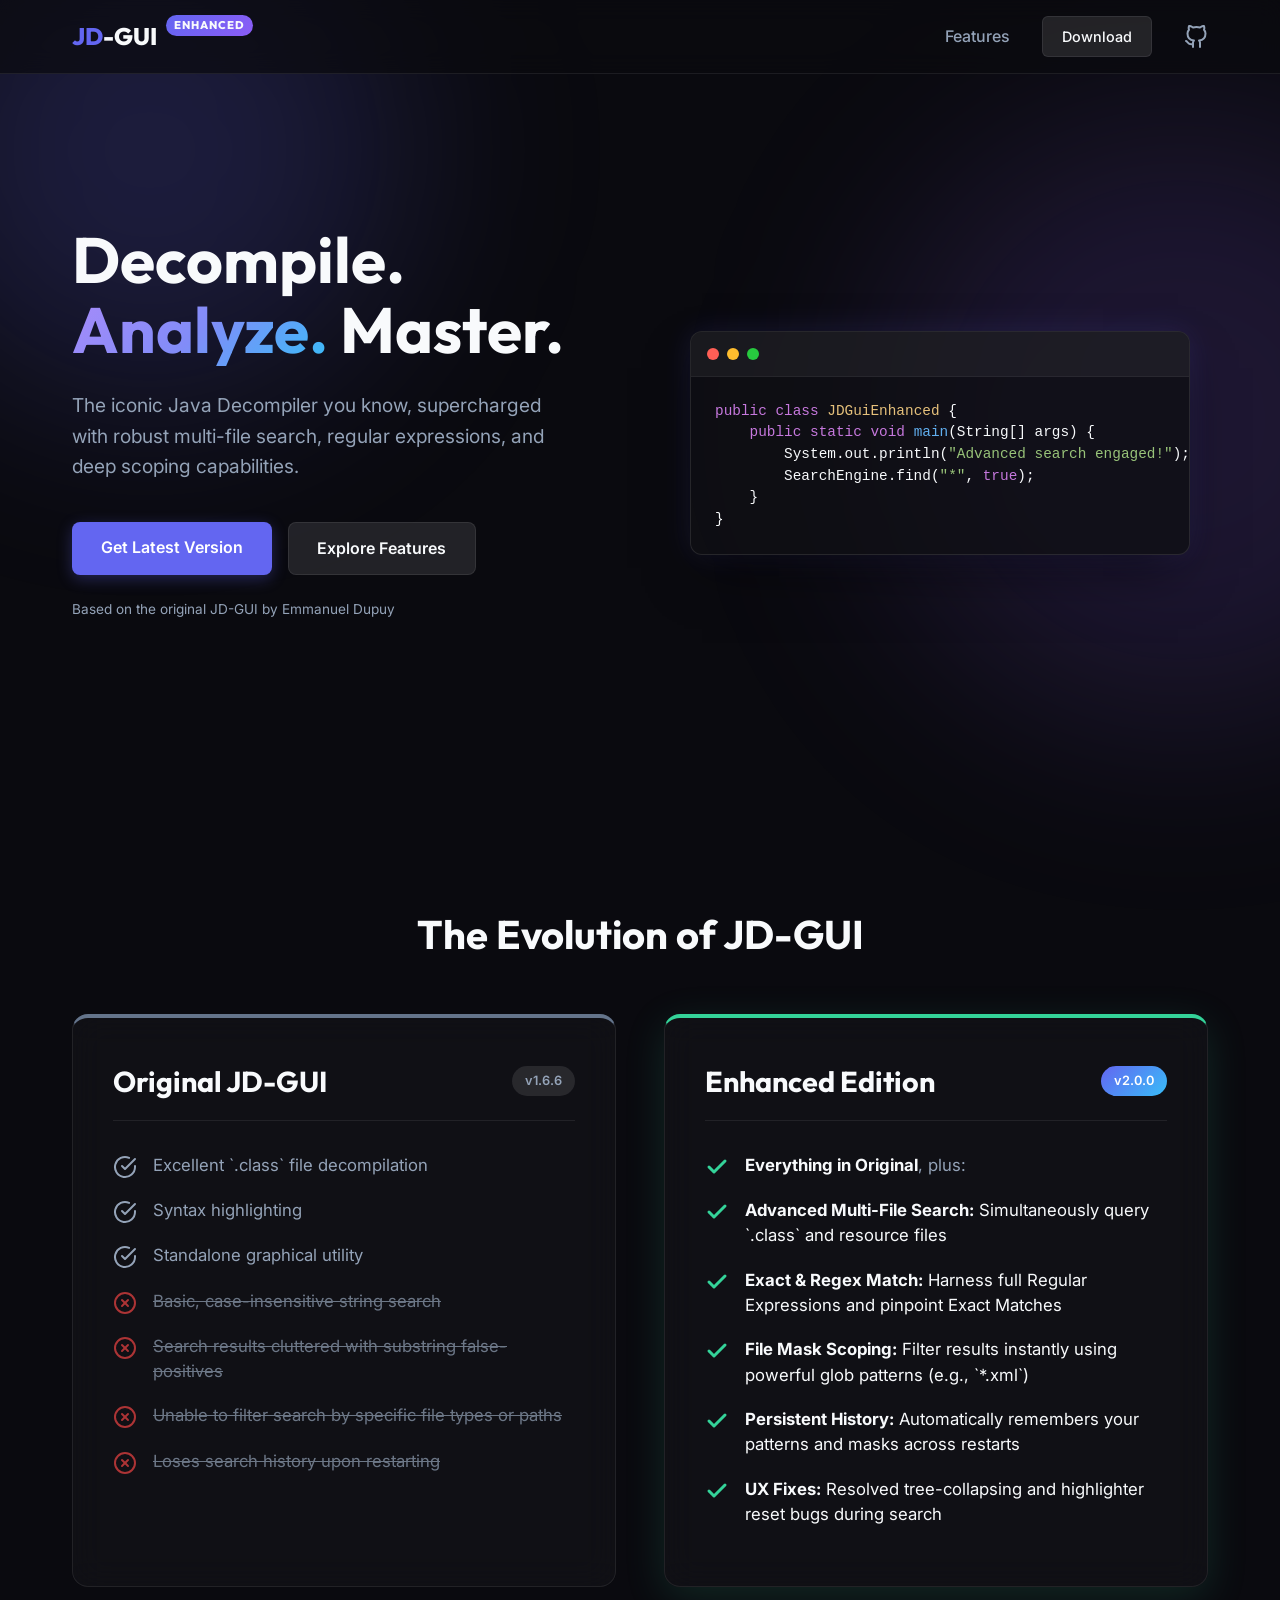
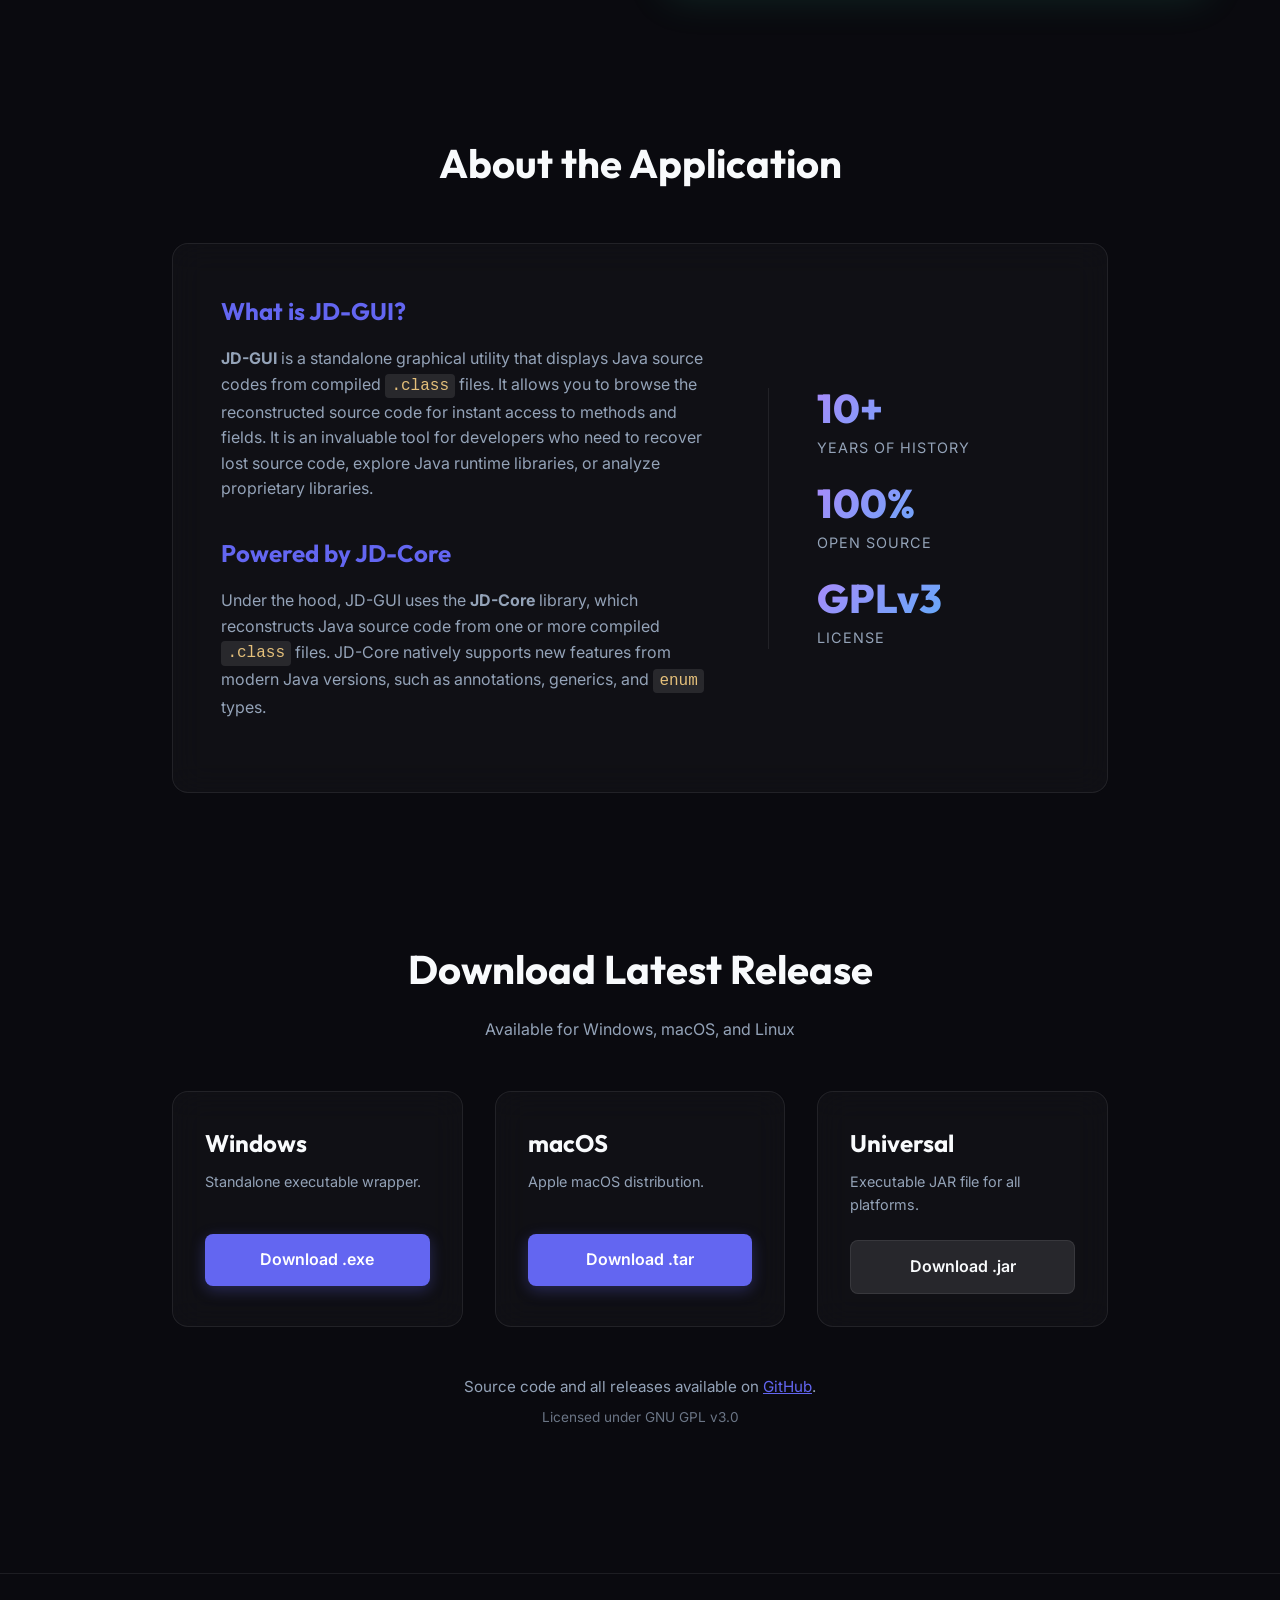
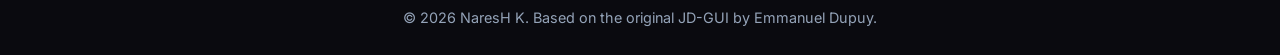
==== commit 76602183: "UI: Fix flexbox text alignment in comparison grid" ====
--- a/docs/index.html
+++ b/docs/index.html
@@ -76,13 +76,13 @@
                     <span class="version-tag">v1.6.6</span>
                 </div>
                 <ul class="feature-list">
-                    <li><svg viewBox="0 0 24 24" class="icon icon-old"><path d="M22 11.08V12a10 10 0 1 1-5.93-9.14"></path><polyline points="22 4 12 14.01 9 11.01"></polyline></svg> Excellent `.class` file decompilation</li>
-                    <li><svg viewBox="0 0 24 24" class="icon icon-old"><path d="M22 11.08V12a10 10 0 1 1-5.93-9.14"></path><polyline points="22 4 12 14.01 9 11.01"></polyline></svg> Syntax highlighting</li>
-                    <li><svg viewBox="0 0 24 24" class="icon icon-old"><path d="M22 11.08V12a10 10 0 1 1-5.93-9.14"></path><polyline points="22 4 12 14.01 9 11.01"></polyline></svg> Standalone graphical utility</li>
-                    <li class="negative"><svg viewBox="0 0 24 24" class="icon icon-missing"><circle cx="12" cy="12" r="10"></circle><line x1="15" y1="9" x2="9" y2="15"></line><line x1="9" y1="9" x2="15" y2="15"></line></svg> Basic, case-insensitive string search</li>
-                    <li class="negative"><svg viewBox="0 0 24 24" class="icon icon-missing"><circle cx="12" cy="12" r="10"></circle><line x1="15" y1="9" x2="9" y2="15"></line><line x1="9" y1="9" x2="15" y2="15"></line></svg> Search results cluttered with substring false-positives</li>
-                    <li class="negative"><svg viewBox="0 0 24 24" class="icon icon-missing"><circle cx="12" cy="12" r="10"></circle><line x1="15" y1="9" x2="9" y2="15"></line><line x1="9" y1="9" x2="15" y2="15"></line></svg> Unable to filter search by specific file types or paths</li>
-                    <li class="negative"><svg viewBox="0 0 24 24" class="icon icon-missing"><circle cx="12" cy="12" r="10"></circle><line x1="15" y1="9" x2="9" y2="15"></line><line x1="9" y1="9" x2="15" y2="15"></line></svg> Loses search history upon restarting</li>
+                    <li><svg viewBox="0 0 24 24" class="icon icon-old"><path d="M22 11.08V12a10 10 0 1 1-5.93-9.14"></path><polyline points="22 4 12 14.01 9 11.01"></polyline></svg> <span>Excellent `.class` file decompilation</span></li>
+                    <li><svg viewBox="0 0 24 24" class="icon icon-old"><path d="M22 11.08V12a10 10 0 1 1-5.93-9.14"></path><polyline points="22 4 12 14.01 9 11.01"></polyline></svg> <span>Syntax highlighting</span></li>
+                    <li><svg viewBox="0 0 24 24" class="icon icon-old"><path d="M22 11.08V12a10 10 0 1 1-5.93-9.14"></path><polyline points="22 4 12 14.01 9 11.01"></polyline></svg> <span>Standalone graphical utility</span></li>
+                    <li class="negative"><svg viewBox="0 0 24 24" class="icon icon-missing"><circle cx="12" cy="12" r="10"></circle><line x1="15" y1="9" x2="9" y2="15"></line><line x1="9" y1="9" x2="15" y2="15"></line></svg> <span>Basic, case-insensitive string search</span></li>
+                    <li class="negative"><svg viewBox="0 0 24 24" class="icon icon-missing"><circle cx="12" cy="12" r="10"></circle><line x1="15" y1="9" x2="9" y2="15"></line><line x1="9" y1="9" x2="15" y2="15"></line></svg> <span>Search results cluttered with substring false-positives</span></li>
+                    <li class="negative"><svg viewBox="0 0 24 24" class="icon icon-missing"><circle cx="12" cy="12" r="10"></circle><line x1="15" y1="9" x2="9" y2="15"></line><line x1="9" y1="9" x2="15" y2="15"></line></svg> <span>Unable to filter search by specific file types or paths</span></li>
+                    <li class="negative"><svg viewBox="0 0 24 24" class="icon icon-missing"><circle cx="12" cy="12" r="10"></circle><line x1="15" y1="9" x2="9" y2="15"></line><line x1="9" y1="9" x2="15" y2="15"></line></svg> <span>Loses search history upon restarting</span></li>
                 </ul>
             </div>
 
@@ -93,12 +93,12 @@
                     <span class="version-tag highlight-bg">v2.0.0</span>
                 </div>
                 <ul class="feature-list">
-                    <li><svg viewBox="0 0 24 24" class="icon icon-new"><polyline points="20 6 9 17 4 12"></polyline></svg> <strong>Everything in Original</strong>, plus:</li>
-                    <li class="positive"><svg viewBox="0 0 24 24" class="icon icon-new"><polyline points="20 6 9 17 4 12"></polyline></svg> <strong>Advanced Multi-File Search:</strong> Simultaneously query `.class` and resource files</li>
-                    <li class="positive"><svg viewBox="0 0 24 24" class="icon icon-new"><polyline points="20 6 9 17 4 12"></polyline></svg> <strong>Exact & Regex Match:</strong> Harness full Regular Expressions and pinpoint Exact Matches</li>
-                    <li class="positive"><svg viewBox="0 0 24 24" class="icon icon-new"><polyline points="20 6 9 17 4 12"></polyline></svg> <strong>File Mask Scoping:</strong> Filter results instantly using powerful glob patterns (e.g., `*.xml`)</li>
-                    <li class="positive"><svg viewBox="0 0 24 24" class="icon icon-new"><polyline points="20 6 9 17 4 12"></polyline></svg> <strong>Persistent History:</strong> Automatically remembers your patterns and masks across restarts</li>
-                    <li class="positive"><svg viewBox="0 0 24 24" class="icon icon-new"><polyline points="20 6 9 17 4 12"></polyline></svg> <strong>UX Fixes:</strong> Resolved tree-collapsing and highlighter reset bugs during search</li>
+                    <li><svg viewBox="0 0 24 24" class="icon icon-new"><polyline points="20 6 9 17 4 12"></polyline></svg> <span><strong>Everything in Original</strong>, plus:</span></li>
+                    <li class="positive"><svg viewBox="0 0 24 24" class="icon icon-new"><polyline points="20 6 9 17 4 12"></polyline></svg> <span><strong>Advanced Multi-File Search:</strong> Simultaneously query `.class` and resource files</span></li>
+                    <li class="positive"><svg viewBox="0 0 24 24" class="icon icon-new"><polyline points="20 6 9 17 4 12"></polyline></svg> <span><strong>Exact & Regex Match:</strong> Harness full Regular Expressions and pinpoint Exact Matches</span></li>
+                    <li class="positive"><svg viewBox="0 0 24 24" class="icon icon-new"><polyline points="20 6 9 17 4 12"></polyline></svg> <span><strong>File Mask Scoping:</strong> Filter results instantly using powerful glob patterns (e.g., `*.xml`)</span></li>
+                    <li class="positive"><svg viewBox="0 0 24 24" class="icon icon-new"><polyline points="20 6 9 17 4 12"></polyline></svg> <span><strong>Persistent History:</strong> Automatically remembers your patterns and masks across restarts</span></li>
+                    <li class="positive"><svg viewBox="0 0 24 24" class="icon icon-new"><polyline points="20 6 9 17 4 12"></polyline></svg> <span><strong>UX Fixes:</strong> Resolved tree-collapsing and highlighter reset bugs during search</span></li>
                 </ul>
             </div>
         </div>
